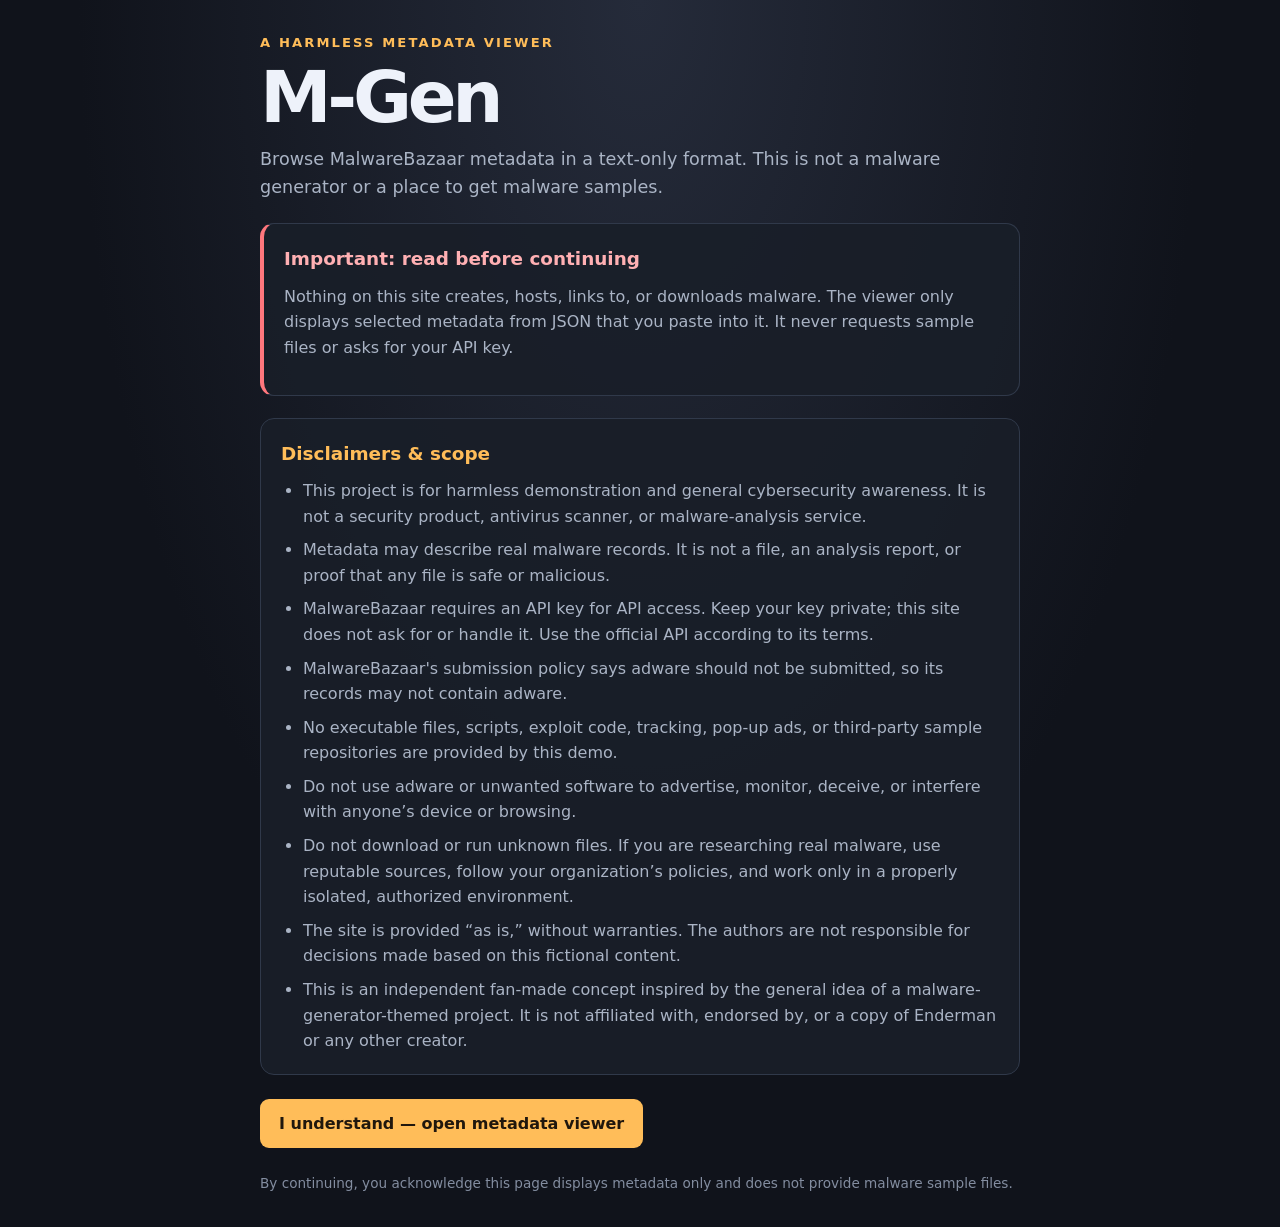
==== m-gen/index.html @ d5bad3b3 "IDHBHEEHHEHYEHYE" ====
<!doctype html>
<html lang="en">
<head>
  <meta charset="utf-8">
  <meta name="viewport" content="width=device-width, initial-scale=1">
  <meta name="theme-color" content="#10131b">
  <title>M-Gen — Metadata-Only Viewer</title>
  <style>
    :root {
      color-scheme: dark;
      --bg: #10131b;
      --panel: #191e29;
      --line: #30394a;
      --text: #eef2fa;
      --muted: #aab4c5;
      --accent: #ffbd59;
      --red: #ff777d;
      font: 16px/1.6 system-ui, -apple-system, "Segoe UI", sans-serif;
    }
    * { box-sizing: border-box; }
    body {
      min-height: 100vh;
      margin: 0;
      padding: 32px 18px;
      display: grid;
      place-items: center;
      color: var(--text);
      background: radial-gradient(ellipse at 50% 0, #252b3a 0, var(--bg) 62%);
    }
    main { width: min(760px, 100%); }
    .eyebrow { color: var(--accent); font-size: .82rem; font-weight: 800; letter-spacing: .16em; text-transform: uppercase; }
    h1 { margin: 8px 0 12px; font-size: clamp(2.5rem, 8vw, 4.5rem); line-height: 1; letter-spacing: -.06em; }
    h2 { margin: 0 0 10px; font-size: 1.15rem; }
    p { margin: 0 0 14px; color: var(--muted); }
    .intro { font-size: 1.1rem; }
    .notice, .disclaimer {
      margin-top: 22px;
      padding: 20px;
      border: 1px solid var(--line);
      border-radius: 14px;
      background: color-mix(in srgb, var(--panel) 90%, transparent);
    }
    .notice { border-left: 4px solid var(--red); }
    .notice h2 { color: #ffb0b3; }
    .disclaimer h2 { color: var(--accent); }
    ul { margin: 0; padding-left: 22px; color: var(--muted); }
    li + li { margin-top: 8px; }
    .action { display: inline-flex; margin-top: 24px; padding: 12px 19px; border-radius: 9px; color: #20170d; background: var(--accent); font-weight: 800; text-decoration: none; }
    .action:hover, .action:focus-visible { background: #ffd28b; outline: 3px solid #fff4; outline-offset: 3px; }
    footer { margin-top: 25px; color: #838da0; font-size: .85rem; }
  </style>
</head>
<body>
  <main>
    <div class="eyebrow">A harmless metadata viewer</div>
    <h1>M-Gen</h1>
    <p class="intro">Browse MalwareBazaar metadata in a text-only format. This is not a malware generator or a place to get malware samples.</p>

    <section class="notice" aria-labelledby="warning-title">
      <h2 id="warning-title">Important: read before continuing</h2>
      <p>Nothing on this site creates, hosts, links to, or downloads malware. The viewer only displays selected metadata from JSON that you paste into it. It never requests sample files or asks for your API key.</p>
    </section>

    <section class="disclaimer" aria-labelledby="disclaimer-title">
      <h2 id="disclaimer-title">Disclaimers &amp; scope</h2>
      <ul>
        <li>This project is for harmless demonstration and general cybersecurity awareness. It is not a security product, antivirus scanner, or malware-analysis service.</li>
        <li>Metadata may describe real malware records. It is not a file, an analysis report, or proof that any file is safe or malicious.</li>
        <li>MalwareBazaar requires an API key for API access. Keep your key private; this site does not ask for or handle it. Use the official API according to its terms.</li>
        <li>MalwareBazaar's submission policy says adware should not be submitted, so its records may not contain adware.</li>
        <li>No executable files, scripts, exploit code, tracking, pop-up ads, or third-party sample repositories are provided by this demo.</li>
        <li>Do not use adware or unwanted software to advertise, monitor, deceive, or interfere with anyone’s device or browsing.</li>
        <li>Do not download or run unknown files. If you are researching real malware, use reputable sources, follow your organization’s policies, and work only in a properly isolated, authorized environment.</li>
        <li>The site is provided “as is,” without warranties. The authors are not responsible for decisions made based on this fictional content.</li>
        <li>This is an independent fan-made concept inspired by the general idea of a malware-generator-themed project. It is not affiliated with, endorsed by, or a copy of Enderman or any other creator.</li>
      </ul>
    </section>

    <a class="action" href="samples.html">I understand — open metadata viewer</a>
    <footer>By continuing, you acknowledge this page displays metadata only and does not provide malware sample files.</footer>
  </main>
</body>
</html>
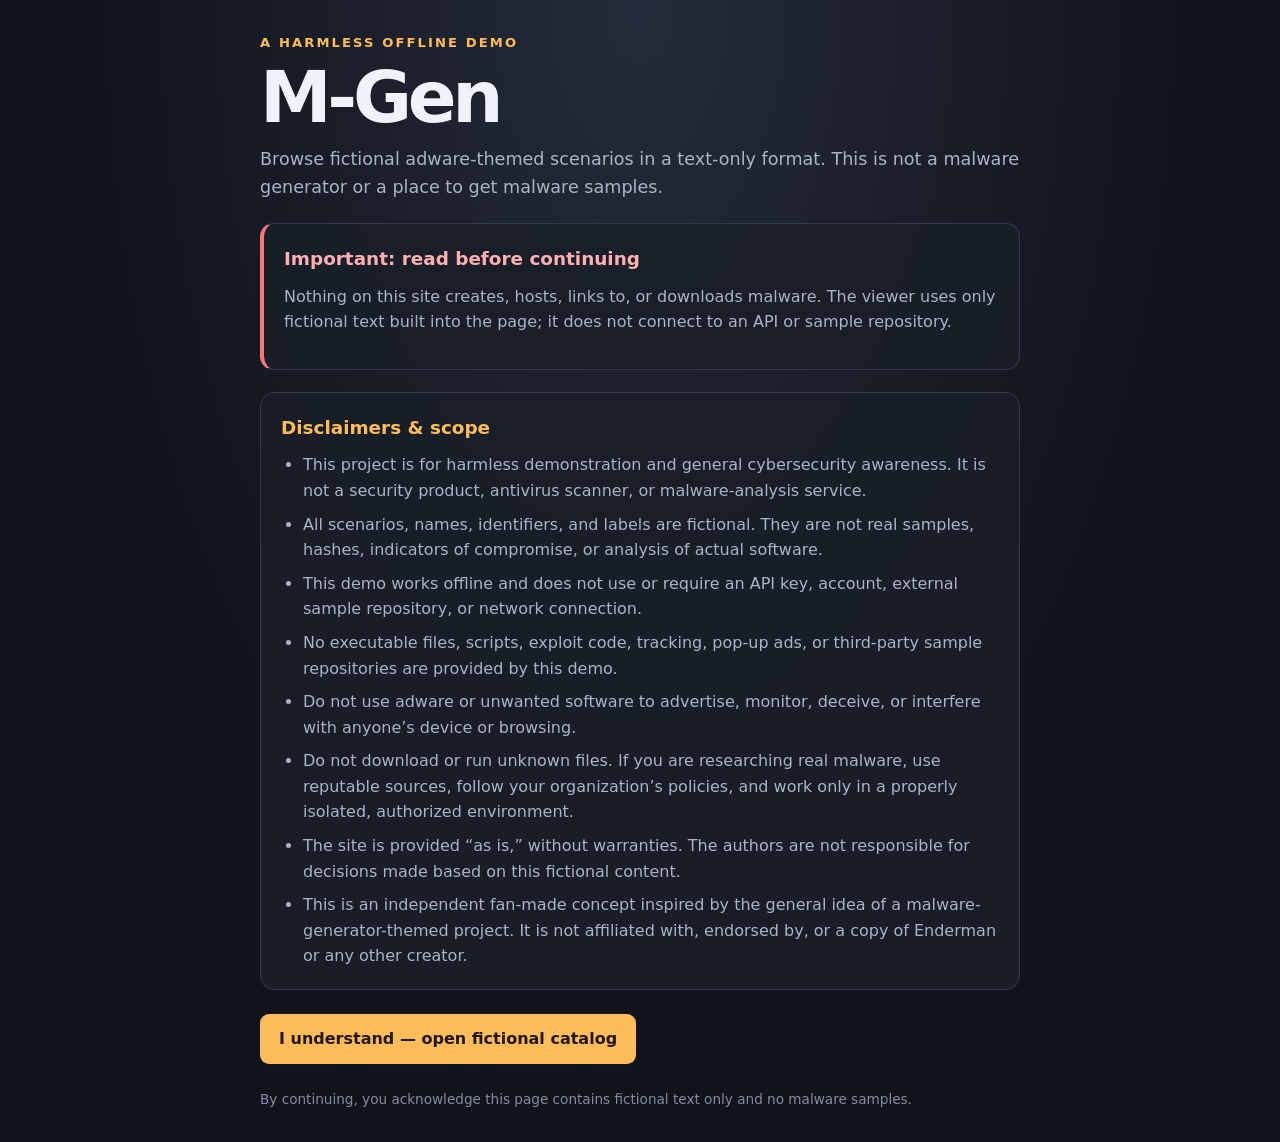
==== commit 24e4d7c7: "vbbhshsbhkjssssbs. s s s sh" ====
--- a/m-gen/index.html
+++ b/m-gen/index.html
@@ -4,7 +4,7 @@
   <meta charset="utf-8">
   <meta name="viewport" content="width=device-width, initial-scale=1">
   <meta name="theme-color" content="#10131b">
-  <title>M-Gen — Metadata-Only Viewer</title>
+  <title>M-Gen — Offline Fictional Demo</title>
   <style>
     :root {
       color-scheme: dark;
@@ -52,22 +52,21 @@
 </head>
 <body>
   <main>
-    <div class="eyebrow">A harmless metadata viewer</div>
+    <div class="eyebrow">A harmless offline demo</div>
     <h1>M-Gen</h1>
-    <p class="intro">Browse MalwareBazaar metadata in a text-only format. This is not a malware generator or a place to get malware samples.</p>
+    <p class="intro">Browse fictional adware-themed scenarios in a text-only format. This is not a malware generator or a place to get malware samples.</p>
 
     <section class="notice" aria-labelledby="warning-title">
       <h2 id="warning-title">Important: read before continuing</h2>
-      <p>Nothing on this site creates, hosts, links to, or downloads malware. The viewer only displays selected metadata from JSON that you paste into it. It never requests sample files or asks for your API key.</p>
+      <p>Nothing on this site creates, hosts, links to, or downloads malware. The viewer uses only fictional text built into the page; it does not connect to an API or sample repository.</p>
     </section>
 
     <section class="disclaimer" aria-labelledby="disclaimer-title">
       <h2 id="disclaimer-title">Disclaimers &amp; scope</h2>
       <ul>
         <li>This project is for harmless demonstration and general cybersecurity awareness. It is not a security product, antivirus scanner, or malware-analysis service.</li>
-        <li>Metadata may describe real malware records. It is not a file, an analysis report, or proof that any file is safe or malicious.</li>
-        <li>MalwareBazaar requires an API key for API access. Keep your key private; this site does not ask for or handle it. Use the official API according to its terms.</li>
-        <li>MalwareBazaar's submission policy says adware should not be submitted, so its records may not contain adware.</li>
+        <li>All scenarios, names, identifiers, and labels are fictional. They are not real samples, hashes, indicators of compromise, or analysis of actual software.</li>
+        <li>This demo works offline and does not use or require an API key, account, external sample repository, or network connection.</li>
         <li>No executable files, scripts, exploit code, tracking, pop-up ads, or third-party sample repositories are provided by this demo.</li>
         <li>Do not use adware or unwanted software to advertise, monitor, deceive, or interfere with anyone’s device or browsing.</li>
         <li>Do not download or run unknown files. If you are researching real malware, use reputable sources, follow your organization’s policies, and work only in a properly isolated, authorized environment.</li>
@@ -76,8 +75,8 @@
       </ul>
     </section>
 
-    <a class="action" href="samples.html">I understand — open metadata viewer</a>
-    <footer>By continuing, you acknowledge this page displays metadata only and does not provide malware sample files.</footer>
+    <a class="action" href="samples.html">I understand — open fictional catalog</a>
+    <footer>By continuing, you acknowledge this page contains fictional text only and no malware samples.</footer>
   </main>
 </body>
 </html>
